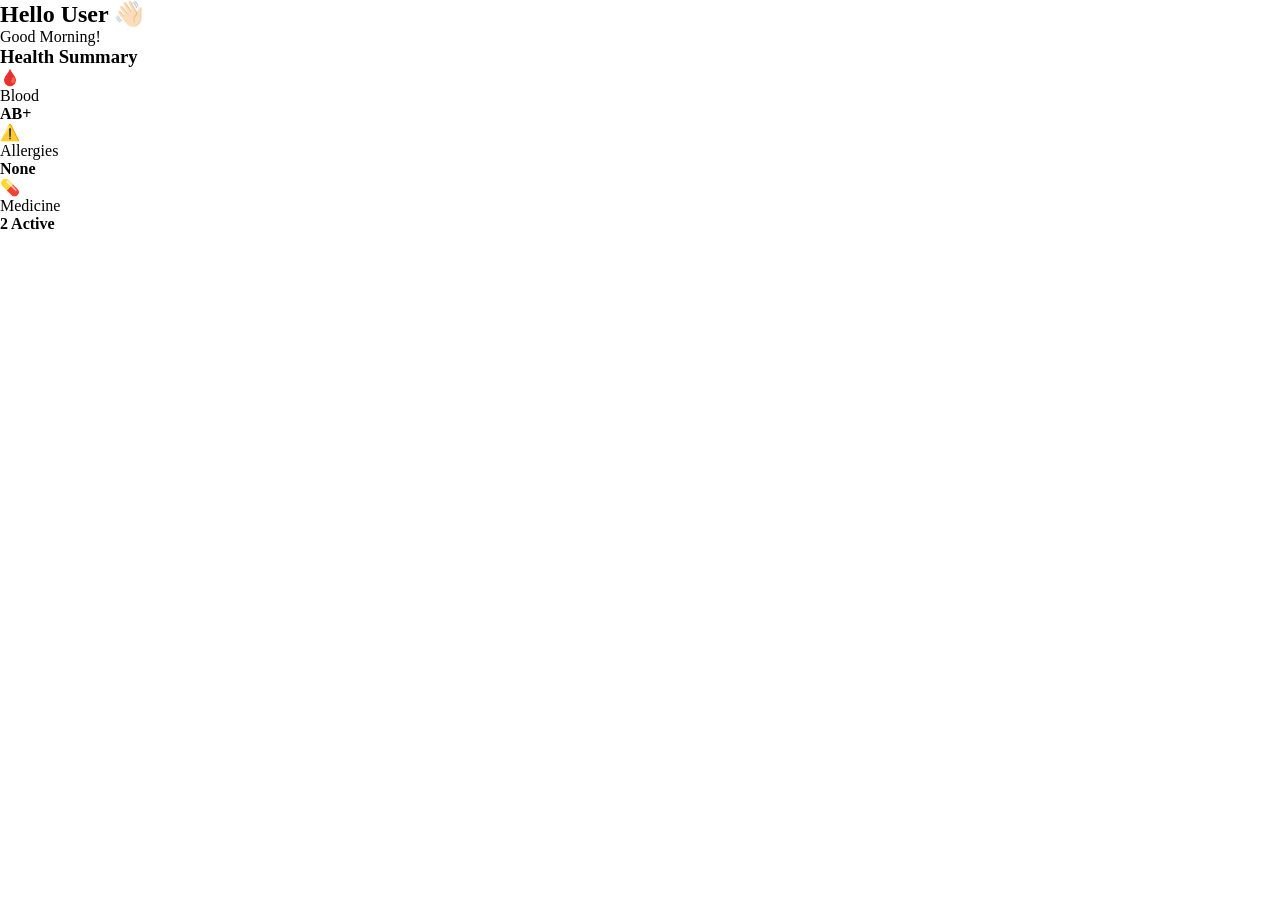
==== frontend/dashboard.html @ ef954c41 "new" ====
<!DOCTYPE html>
<html lang="en">
<head>
    <meta charset="UTF-8">
    <meta name="viewport" content="width=device-width, initial-scale=1.0">
    <title>Splash Screen</title>
    <style>
        *{
           margin:0;
           padding:0;
           box-sizing: border-box;
        }

    </style>
</head>
<body>
    <div class="container">
    <h2 class="head">Hello User 👋🏻</h2>
    <p class="sub">Good Morning!</p>
    <div>

    </div class=summary>
    <h3>Health Summary</h3>
    <div class="items">
        🩸
        <p>Blood</p>
        <b>AB+</b>
    </div>

    <div>
        ⚠️
        <p>Allergies</p>
        <b>None</b>
    </div>
    <div>
        💊
        <p>Medicine</p>
        <b>2 Active</b>
    </div>
    </div>
</div>
<div class=" "
</body>
</html>
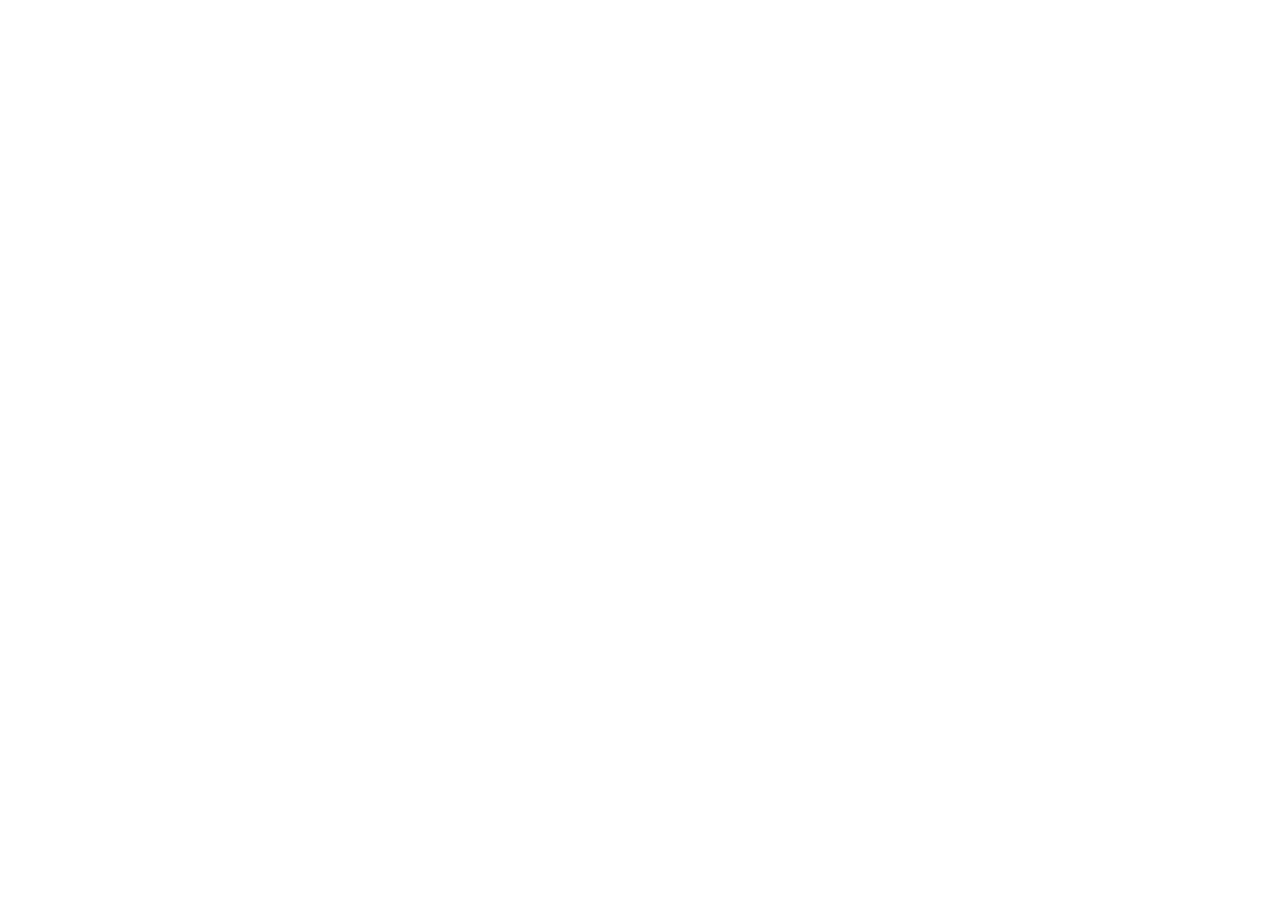
==== commit 5b7cf99c: "new" ====
--- a/frontend/dashboard.html
+++ b/frontend/dashboard.html
@@ -5,40 +5,10 @@
     <meta name="viewport" content="width=device-width, initial-scale=1.0">
     <title>Splash Screen</title>
     <style>
-        *{
-           margin:0;
-           padding:0;
-           box-sizing: border-box;
-        }
+       
 
     </style>
 </head>
 <body>
-    <div class="container">
-    <h2 class="head">Hello User 👋🏻</h2>
-    <p class="sub">Good Morning!</p>
-    <div>
-
-    </div class=summary>
-    <h3>Health Summary</h3>
-    <div class="items">
-        🩸
-        <p>Blood</p>
-        <b>AB+</b>
-    </div>
-
-    <div>
-        ⚠️
-        <p>Allergies</p>
-        <b>None</b>
-    </div>
-    <div>
-        💊
-        <p>Medicine</p>
-        <b>2 Active</b>
-    </div>
-    </div>
-</div>
-<div class=" "
 </body>
 </html>
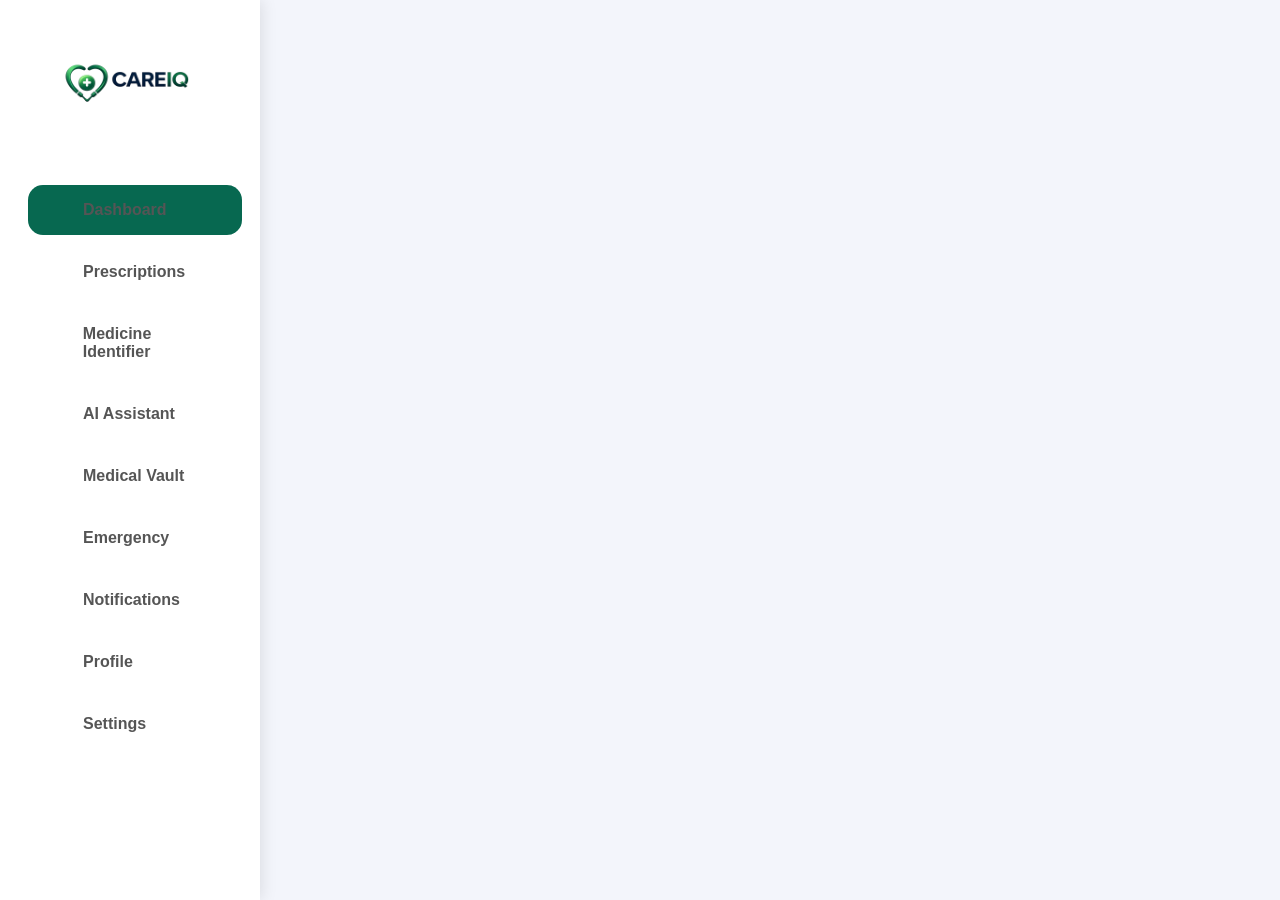
==== commit dfdb6da6: "new" ====
--- a/frontend/dashboard.html
+++ b/frontend/dashboard.html
@@ -8,7 +8,61 @@
        
 
     </style>
+    <link rel="stylesheet" href="CSS/dashboard.css">
+    <link ref="stylesheet" href="https://cdnjs.cloudflare.com/ajax/libs/font-awesome/6.5.2/css/all.min.css">
 </head>
 <body>
+    <div class="sidebar">
+
+        <div class="logo">
+            <img src = "../assests/CAREIQ logo.png" alt="CARE - IQ">
+        </div>
+        <ul>
+            <li class="active">
+                <i class="fa-solid fa-house"></i>
+            Dashboard
+            </li>
+            <li>
+                <i class="fa-solid fa-file-medical"></i>
+                Prescriptions
+            </li>
+
+             <li>
+                <i class="fa-solid fa-pills"></i>
+                Medicine Identifier 
+            </li>
+
+             <li>
+                <i class="fa-solid fa-robot"></i>
+                AI Assistant
+            </li>
+
+             <li>
+                <i class="fa-solid fa-folder"></i>
+                Medical Vault
+            </li>
+
+             <li>
+                <i class="fa-solid fa-truck-medical"></i>
+                Emergency
+             </li>
+
+              <li>
+                <i class="fa-solid fa-bell"></i>
+                Notifications
+            </li>
+
+             <li>
+                <i class="fa-solid fa-user"></i>
+                Profile
+            </li>
+
+             <li>
+                <i class="fa-solid fa-gear"></i>
+                Settings
+            </li>
+        </ul>
+    </div>
+
 </body>
 </html>
--- a/frontend/CSS/dashboard.css
+++ b/frontend/CSS/dashboard.css
@@ -0,0 +1,65 @@
+*{
+    margin: 0;
+    padding:0;
+    box-sizing: border-box;
+    font-family: Arial, sans-serif;
+}
+
+body{
+    background:#f3f5fb;
+}
+
+.sidebar{
+    position: fixed;
+    left:0;
+    top:0;
+    width:260px;
+    height:100vh;
+    background:#fff;
+    box-shadow:2px 0 15px rgba(0, 0, 0, 0.1);
+    padding:25px 18px;
+}
+.sidebar img{
+    width:200px;
+    height: auto;
+    display:block;
+}
+.logo{
+    display:flex;
+    justify-content: center;
+    align-items: center;
+    margin-bottom: 40px;
+}
+.logo img{
+    width:180px;
+    height:auto;
+}
+.sidebar ul{
+    list-style: none;
+}
+.sidebar ul li{
+    padding:16px 20px;
+    margin-left: 10px;
+    margin-bottom: 12px;
+    border-radius: 15px;
+    cursor: pointer;
+    display: flex;
+    align-items: center;
+    gap:15px;
+    font-weight: 600;
+    color:#555;
+    transition:0.3s;
+}
+.sidebar ul li i{
+    width:20px;
+    font-size:18px;
+}
+.sidebar ul li:hover{
+    background: #076850;
+    color:white;
+}
+.active{
+    background:#076850;
+    color:white;
+    box-shadow: 0 10px 25px rbga(11, 143, 117, 0.3);
+}
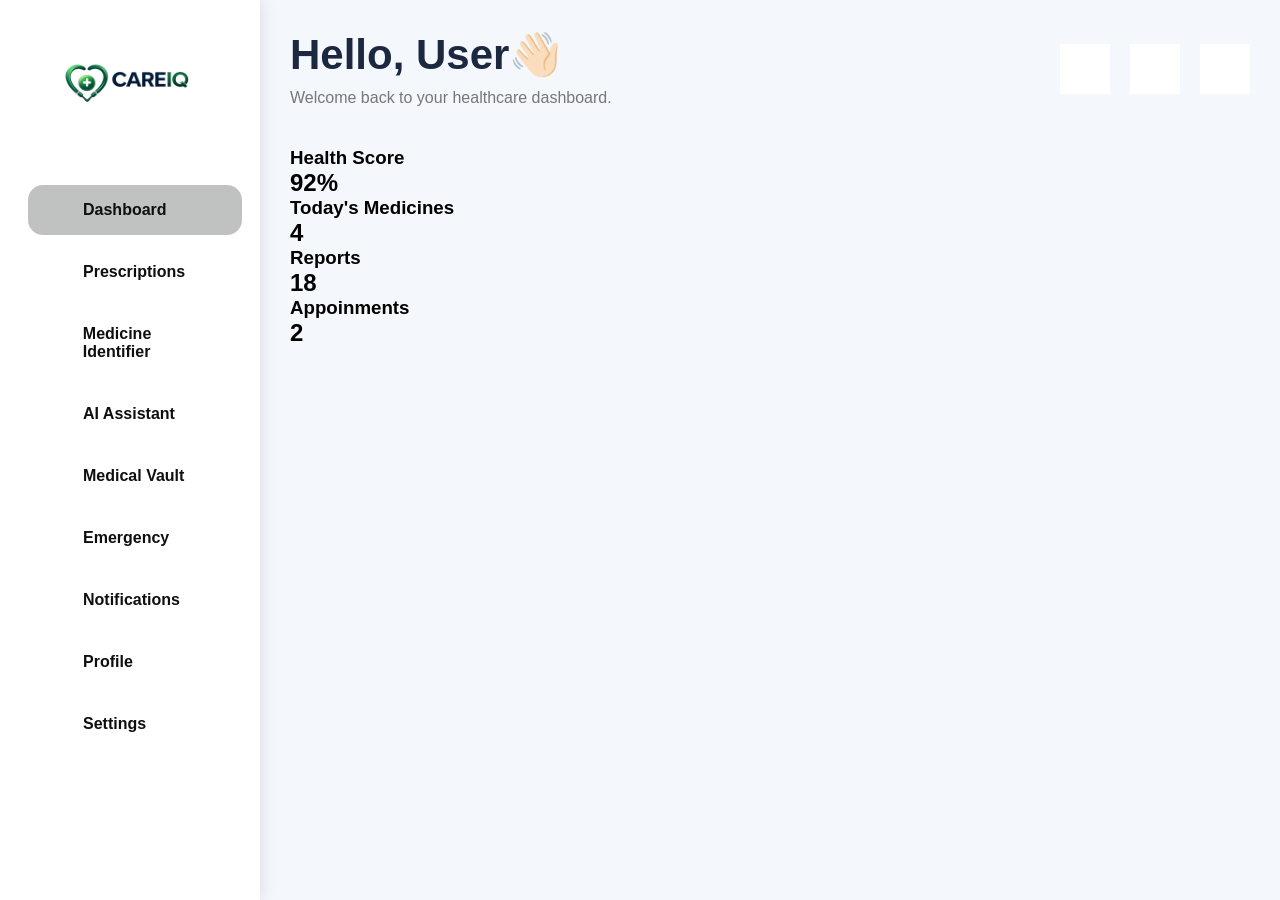
==== commit 52660115: "dashboard" ====
--- a/frontend/dashboard.html
+++ b/frontend/dashboard.html
@@ -20,21 +20,21 @@
         <ul>
             <li class="active">
                 <i class="fa-solid fa-house"></i>
-            Dashboard
+             Dashboard
             </li>
             <li>
                 <i class="fa-solid fa-file-medical"></i>
-                Prescriptions
+                 Prescriptions
             </li>
 
              <li>
                 <i class="fa-solid fa-pills"></i>
-                Medicine Identifier 
+                 Medicine Identifier 
             </li>
 
              <li>
                 <i class="fa-solid fa-robot"></i>
-                AI Assistant
+                  AI Assistant
             </li>
 
              <li>
@@ -44,7 +44,7 @@
 
              <li>
                 <i class="fa-solid fa-truck-medical"></i>
-                Emergency
+                 Emergency
              </li>
 
               <li>
@@ -54,7 +54,7 @@
 
              <li>
                 <i class="fa-solid fa-user"></i>
-                Profile
+                 Profile
             </li>
 
              <li>
@@ -64,5 +64,42 @@
         </ul>
     </div>
 
+    <div class="main">
+        <div class="header">
+            <div>
+                <h1>
+                    Hello, User👋🏻
+                </h1>
+                <p>Welcome back to your healthcare dashboard.</p>
+            </div>
+            <div class="icons">
+                <i class="fa-solid fa-magnifying glass"></i>
+                <i class="fa-solid fa-bell"></i>
+                <i class="fa-solid fa-user"></i>
+            </div>
+        </div>
+        <div class="cards">
+            <div class="card">
+                <i class="fa-solid fa-heart-pulse"></i>
+                <h3>Health Score</h3>
+                <h2>92%</h2>
+            </div>
+            <div class="card">
+                <i class="fa-solid fa-pills"></i>
+                <h3>Today's Medicines</h3>
+                <h2>4</h2>
+            </div>
+            <div class="card">
+                <i class="fa-solid fa-heart-pulse"></i>
+                <h3>Reports</h3>
+                <h2>18</h2>
+            </div>
+            <div class="card">
+                <i class="fa-solid fa-heart-pulse"></i>
+                <h3>Appoinments</h3>
+                <h2>2</h2>
+            </div>
+        </div>
+    </div>
 </body>
 </html>
--- a/frontend/CSS/dashboard.css
+++ b/frontend/CSS/dashboard.css
@@ -47,7 +47,7 @@
     align-items: center;
     gap:15px;
     font-weight: 600;
-    color:#555;
+    color:#0f0f0f;
     transition:0.3s;
 }
 .sidebar ul li i{
@@ -59,7 +59,38 @@
     color:white;
 }
 .active{
-    background:#076850;
+    background:#c0c1c1;
     color:white;
     box-shadow: 0 10px 25px rbga(11, 143, 117, 0.3);
 }
+.main{
+    margin-left: 260px;
+    padding:30px;
+    background:#f4f7fc;
+    min-height:100vh;
+}
+.header{
+    display:flex;
+    justify-content: space-between;
+    align-items:center;
+    margin-bottom: 40px;
+}
+.header h1{
+    font-size: 42px;
+   color: #1c2840;
+}
+.header p{
+    color:#777;
+    margin-top: 10px;
+}
+.icons{
+    display:flex;
+    gap:20px;
+}
+.icons i{
+   width: 50px;
+   height:50px;
+   background:white;
+   
+}
+
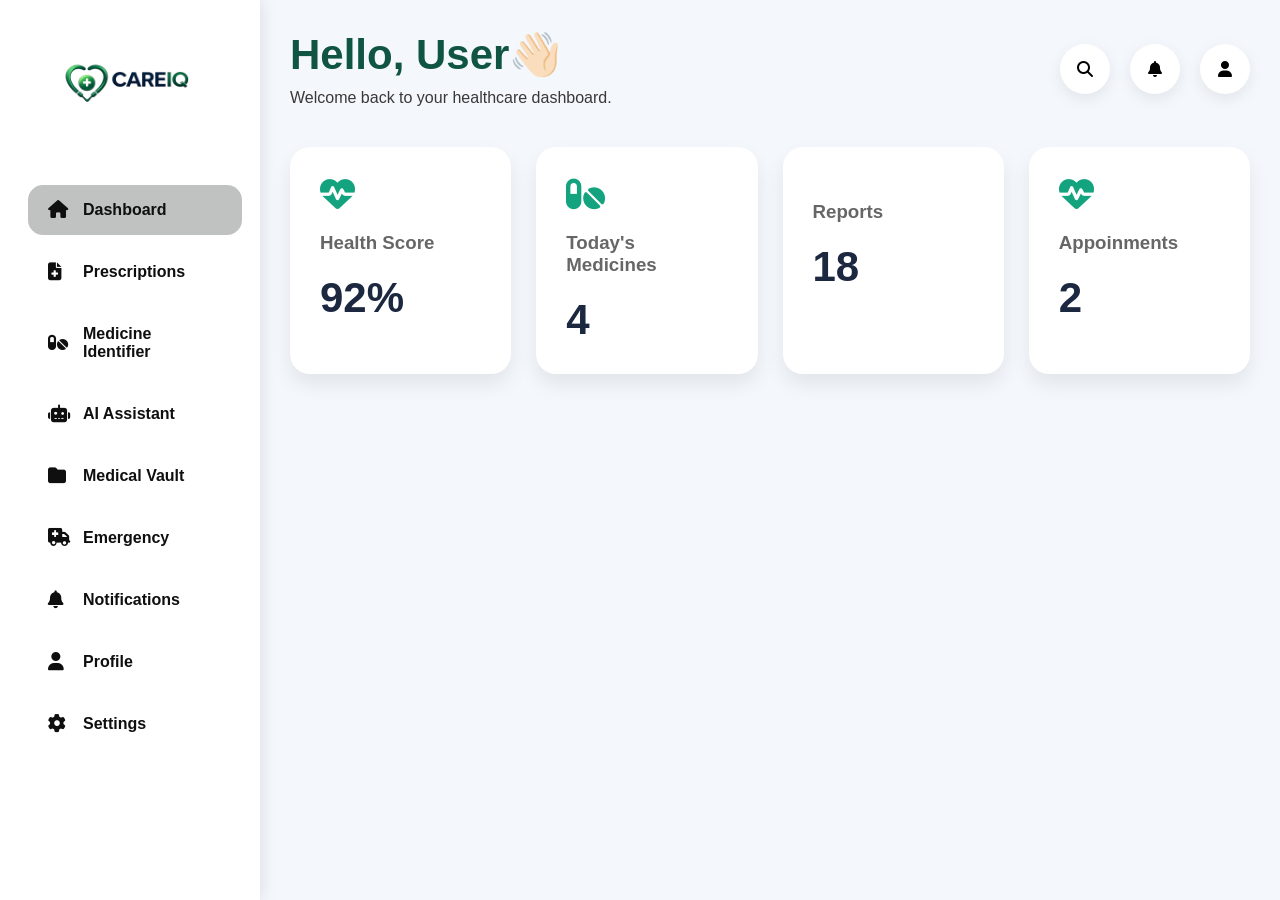
==== commit c71938fd: "dashboard" ====
--- a/frontend/dashboard.html
+++ b/frontend/dashboard.html
@@ -9,7 +9,7 @@
 
     </style>
     <link rel="stylesheet" href="CSS/dashboard.css">
-    <link ref="stylesheet" href="https://cdnjs.cloudflare.com/ajax/libs/font-awesome/6.5.2/css/all.min.css">
+   <link rel="stylesheet" href="https://cdnjs.cloudflare.com/ajax/libs/font-awesome/6.5.2/css/all.min.css">
 </head>
 <body>
     <div class="sidebar">
@@ -73,7 +73,7 @@
                 <p>Welcome back to your healthcare dashboard.</p>
             </div>
             <div class="icons">
-                <i class="fa-solid fa-magnifying glass"></i>
+                <i class="fa-solid fa-magnifying-glass"></i>
                 <i class="fa-solid fa-bell"></i>
                 <i class="fa-solid fa-user"></i>
             </div>
@@ -90,7 +90,7 @@
                 <h2>4</h2>
             </div>
             <div class="card">
-                <i class="fa-solid fa-heart-pulse"></i>
+                <i class="fa-solid fa-heart-pu"></i>
                 <h3>Reports</h3>
                 <h2>18</h2>
             </div>
--- a/frontend/CSS/dashboard.css
+++ b/frontend/CSS/dashboard.css
@@ -6,7 +6,7 @@
 }
 
 body{
-    background:#f3f5fb;
+    background:#c8d0e8;
 }
 
 .sidebar{
@@ -55,7 +55,7 @@
     font-size:18px;
 }
 .sidebar ul li:hover{
-    background: #076850;
+    background: #093329;
     color:white;
 }
 .active{
@@ -77,10 +77,10 @@
 }
 .header h1{
     font-size: 42px;
-   color: #1c2840;
+   color: #105443;
 }
 .header p{
-    color:#777;
+    color:#3a3838;
     margin-top: 10px;
 }
 .icons{
@@ -91,6 +91,34 @@
    width: 50px;
    height:50px;
    background:white;
-   
+   border-radius: 50%;
+   display:flex;
+   justify-content: center;
+   align-items: center;
+   box-shadow: 0 5px 15px rgba(0, 0, 0, 0.08) ;
+   cursor:pointer;
 }
-
+.cards{
+    display:grid;
+    grid-template-columns:repeat(4, 1fr);
+    gap:25px;
+}
+.card{
+    background:white;
+    border-radius:20px;
+    padding:30px;
+    box-shadow: 0 10px 20px rgba(0, 0, 0, 0.08);
+}
+.card i{
+    font-size: 35px;
+    color:#14a37f;
+    margin-bottom: 20px;
+}
+.cards h3{
+    color:#666;
+    margin-bottom:20px;
+}
+.card h2{
+   font-size: 42px;
+   color:#1c2840;
+}
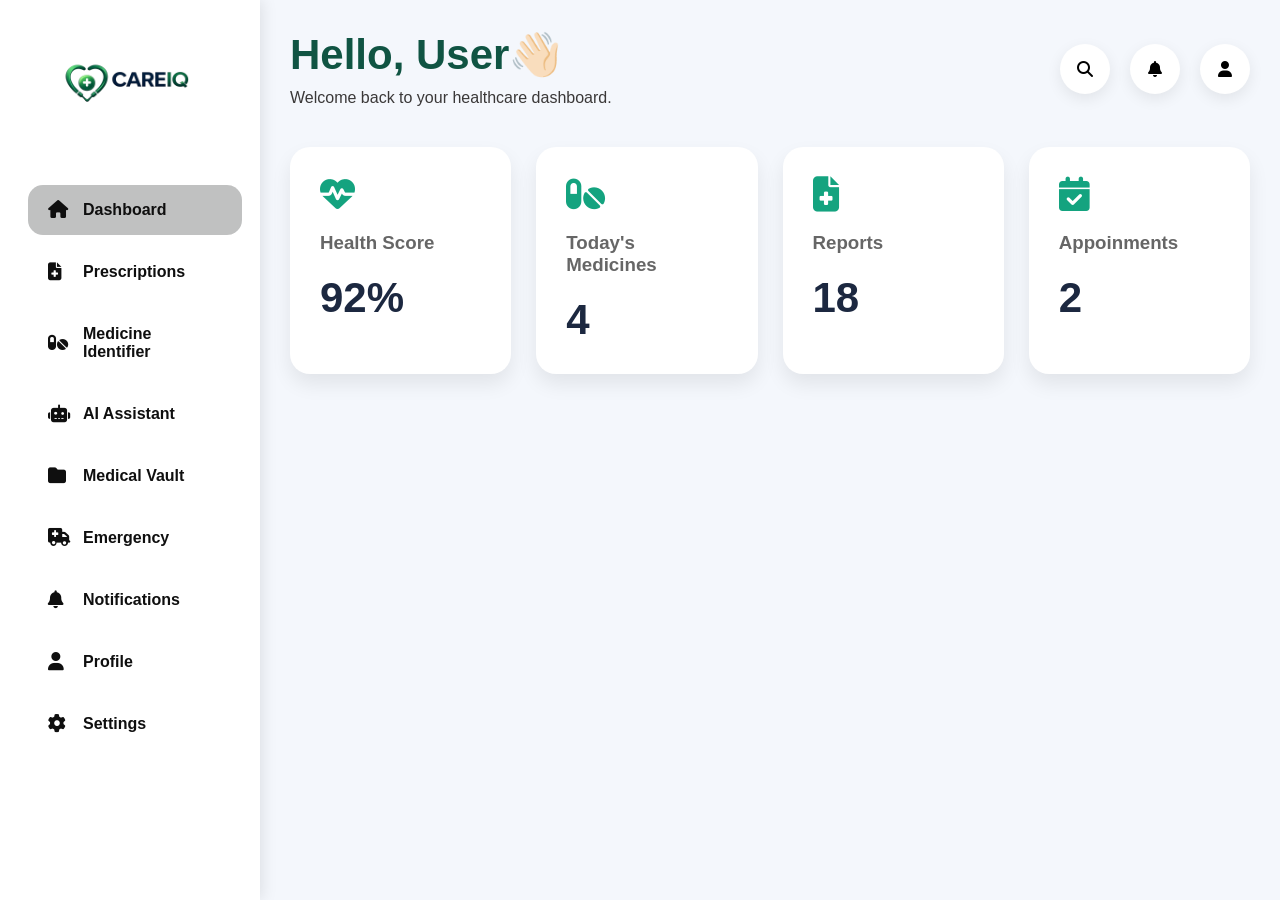
==== commit 77142569: "dashboard'" ====
--- a/frontend/dashboard.html
+++ b/frontend/dashboard.html
@@ -90,12 +90,12 @@
                 <h2>4</h2>
             </div>
             <div class="card">
-                <i class="fa-solid fa-heart-pu"></i>
+                <i class="fa-solid fa-file-medical"></i>
                 <h3>Reports</h3>
                 <h2>18</h2>
             </div>
             <div class="card">
-                <i class="fa-solid fa-heart-pulse"></i>
+                <i class="fa-solid fa-calendar-check"></i>
                 <h3>Appoinments</h3>
                 <h2>2</h2>
             </div>
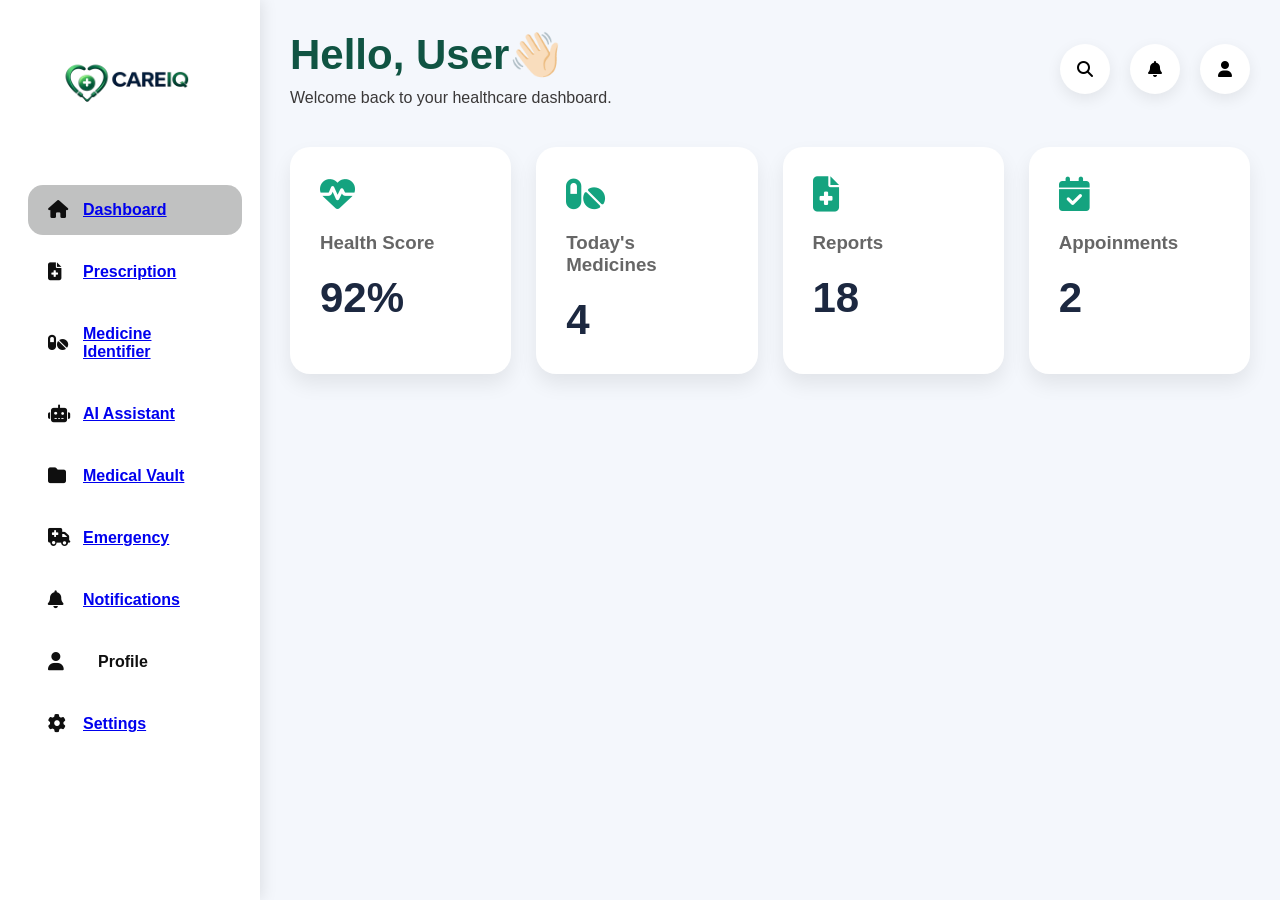
==== commit 4736022f: "dash" ====
--- a/frontend/dashboard.html
+++ b/frontend/dashboard.html
@@ -20,46 +20,47 @@
         <ul>
             <li class="active">
                 <i class="fa-solid fa-house"></i>
-             Dashboard
+             <a href="dashboard.html">Dashboard</a>
             </li>
             <li>
                 <i class="fa-solid fa-file-medical"></i>
-                 Prescriptions
+                 <a href="pres.html">Prescription</a>
+                 </a>
             </li>
 
              <li>
                 <i class="fa-solid fa-pills"></i>
-                 Medicine Identifier 
+                 <a href="identi.html">Medicine Identifier</a>
             </li>
 
              <li>
                 <i class="fa-solid fa-robot"></i>
-                  AI Assistant
+                  <a href="ai.html">AI Assistant</a>
             </li>
 
              <li>
                 <i class="fa-solid fa-folder"></i>
-                Medical Vault
+                <a href="vault.html">Medical Vault</a>
             </li>
 
              <li>
                 <i class="fa-solid fa-truck-medical"></i>
-                 Emergency
+                 <a href="emer.html">Emergency</a>
              </li>
 
               <li>
                 <i class="fa-solid fa-bell"></i>
-                Notifications
+                <a href="noti.html">Notifications</a>
             </li>
 
              <li>
                 <i class="fa-solid fa-user"></i>
-                 Profile
+                 <a href="profile.html"></a>Profile</a>
             </li>
 
              <li>
                 <i class="fa-solid fa-gear"></i>
-                Settings
+                <a href="setting.html">Settings</a>
             </li>
         </ul>
     </div>
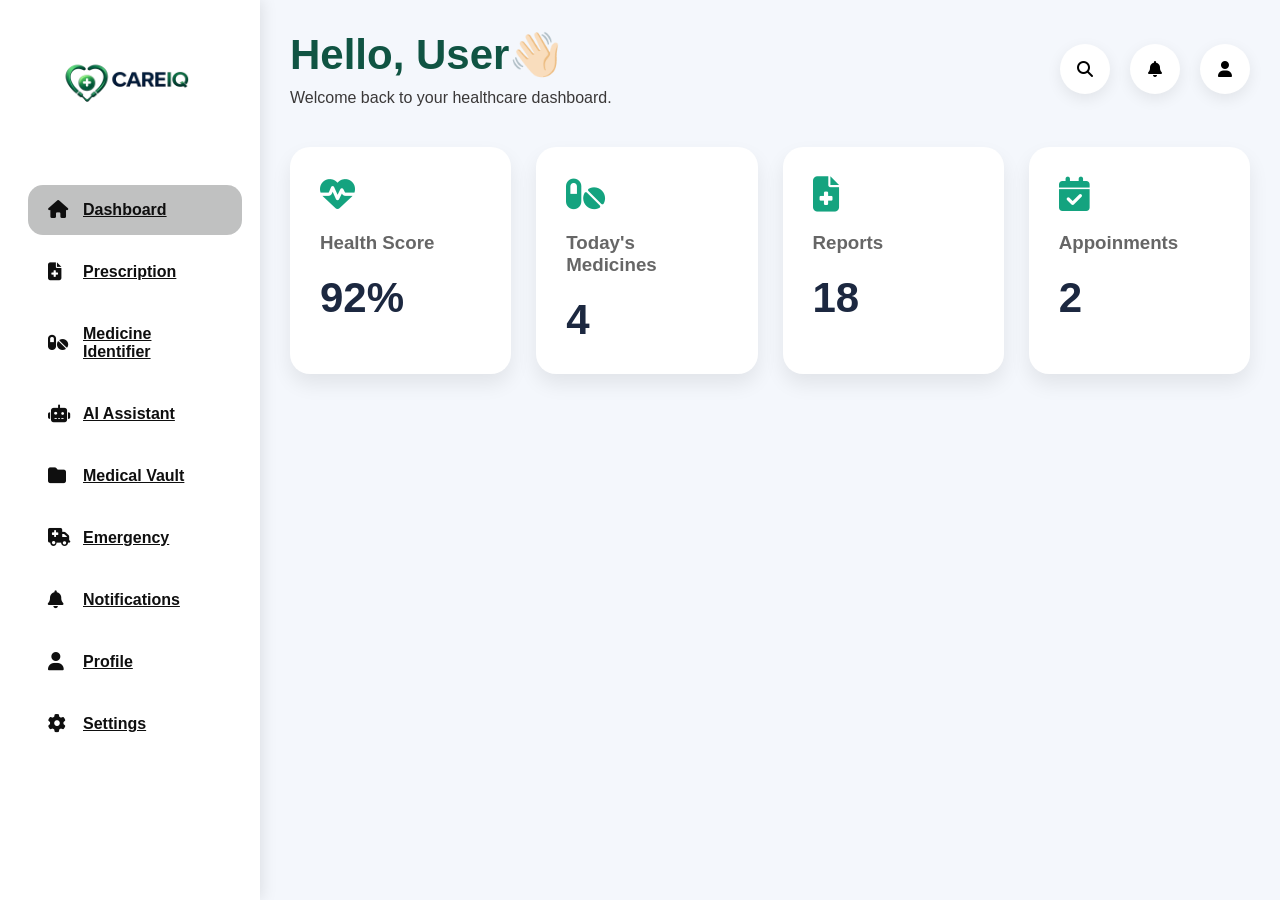
==== commit fb8f1f68: "profile" ====
--- a/frontend/dashboard.html
+++ b/frontend/dashboard.html
@@ -20,47 +20,47 @@
         <ul>
             <li class="active">
                 <i class="fa-solid fa-house"></i>
-             <a href="dashboard.html">Dashboard</a>
+             <a class = "link" href="dashboard.html">Dashboard</a>
             </li>
             <li>
                 <i class="fa-solid fa-file-medical"></i>
-                 <a href="pres.html">Prescription</a>
+                 <a class = "link" href="pres.html">Prescription</a>
                  </a>
             </li>
 
              <li>
                 <i class="fa-solid fa-pills"></i>
-                 <a href="identi.html">Medicine Identifier</a>
+                 <a class = "link" href="identi.html">Medicine Identifier</a>
             </li>
 
              <li>
                 <i class="fa-solid fa-robot"></i>
-                  <a href="ai.html">AI Assistant</a>
+                  <a class = "link" href="ai.html">AI Assistant</a>
             </li>
 
              <li>
                 <i class="fa-solid fa-folder"></i>
-                <a href="vault.html">Medical Vault</a>
+                <a class = "link" href="vault.html">Medical Vault</a>
             </li>
 
              <li>
                 <i class="fa-solid fa-truck-medical"></i>
-                 <a href="emer.html">Emergency</a>
+                 <a class = "link" href="emer.html">Emergency</a>
              </li>
 
               <li>
                 <i class="fa-solid fa-bell"></i>
-                <a href="noti.html">Notifications</a>
+                <a class = "link" href="noti.html">Notifications</a>
             </li>
 
              <li>
                 <i class="fa-solid fa-user"></i>
-                 <a href="profile.html"></a>Profile</a>
+                 <a class="link" href="profile.html">Profile</a>
             </li>
 
              <li>
                 <i class="fa-solid fa-gear"></i>
-                <a href="setting.html">Settings</a>
+                <a class = "link" href="setting.html">Settings</a>
             </li>
         </ul>
     </div>
--- a/frontend/CSS/dashboard.css
+++ b/frontend/CSS/dashboard.css
@@ -121,4 +121,11 @@
 .card h2{
    font-size: 42px;
    color:#1c2840;
+}
+.link{
+    color:#0f0f0f;
+   
+}
+.link:hover{
+    color:white;
 }
